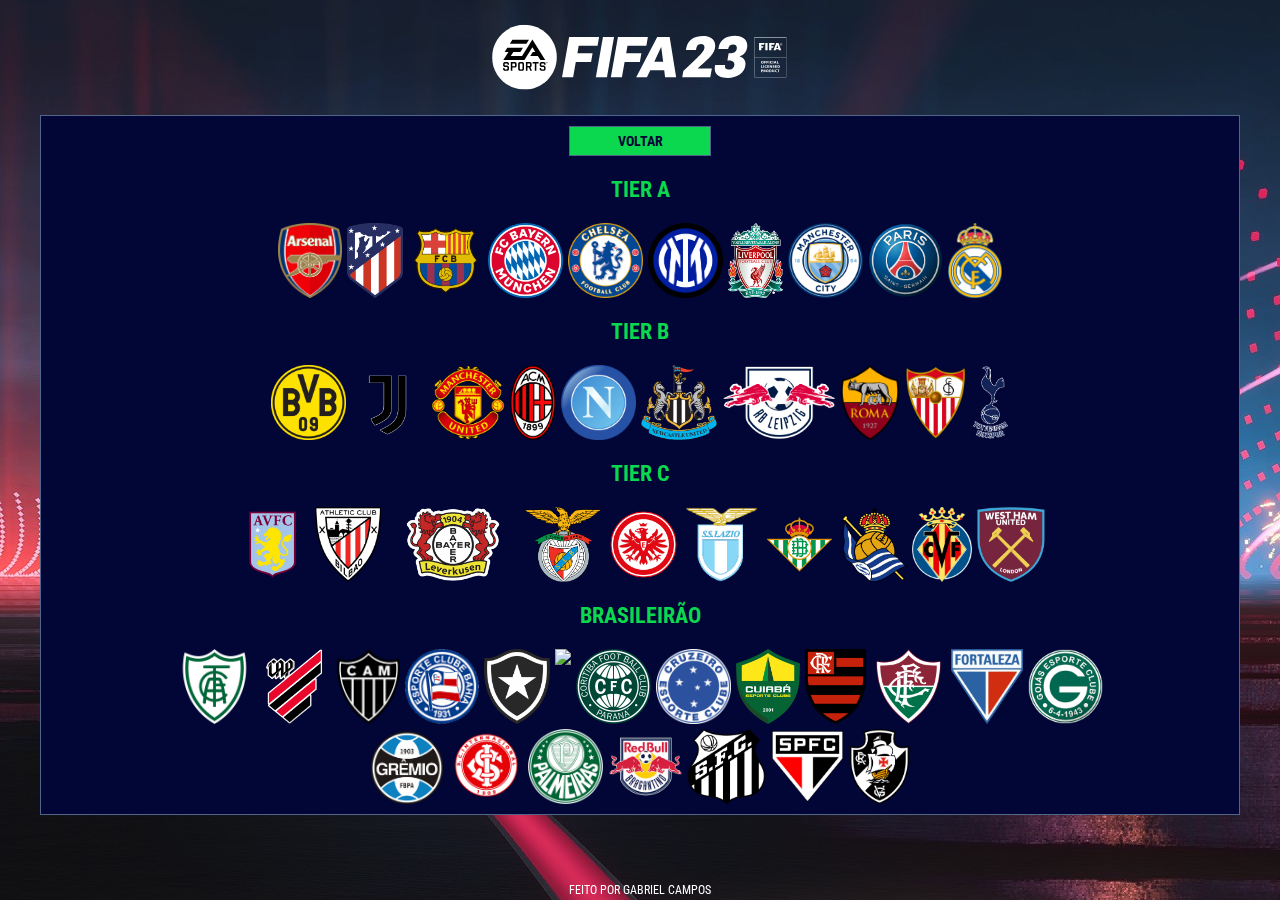
==== instrucoes.html @ b7f9b6a3 "first commit" ====
<!DOCTYPE html>
<html lang="pt-BR">
  
  <head>
    <meta charset="UTF-8" />
    <meta http-equiv="X-UA-Compatible" content="IE=edge" />
    <meta name="viewport" content="width=device-width, initial-scale=1.0" />
    <title>Sorteador FIFA 2023</title>
    <link rel="stylesheet" href="./css/style.css" />
    <link href="https://fonts.googleapis.com/css2?family=Roboto+Condensed:ital,wght@0,300;1,300;1,400&family=Roboto:wght@400;700&display=swap" rel="stylesheet">
  </head>

  <body>
    <header>
      <svg width="300" height="75" viewBox="0 0 142 33" fill="none" xmlns="http://www.w3.org/2000/svg">
        <g clip-path="url(#clip0_457_54223)">
        <path d="M128.416 11.8704H129.19L129.462 11.1168H128.416V10.4227H129.717L129.989 9.6691H127.349V13.1137H128.416V11.8704Z" fill="white"/>
        <path d="M131.388 9.6691H130.317V13.1137H131.388V9.6691Z" fill="white"/>
        <path d="M133.195 11.8704H133.965L134.237 11.1168H133.195V10.4227H134.492L134.764 9.6691H132.124V13.1137H133.195V11.8704Z" fill="white"/>
        <path d="M135.266 13.1137L135.398 12.6539H136.61L136.75 13.1137H137.83L136.576 9.6691H135.466L134.211 13.1137H135.266ZM136.006 10.559L136.431 11.9939H135.581L136.006 10.559Z" fill="white"/>
        <path d="M137.456 10.5505C137.502 10.5973 137.557 10.6349 137.617 10.6612C137.682 10.6903 137.751 10.7049 137.822 10.7038C137.89 10.7045 137.959 10.69 138.021 10.6612C138.143 10.6076 138.24 10.5104 138.294 10.3887C138.323 10.3261 138.337 10.2576 138.336 10.1886C138.337 10.1181 138.323 10.0483 138.294 9.98419C138.267 9.92372 138.23 9.86881 138.183 9.82239C138.137 9.77468 138.082 9.73698 138.021 9.71168C137.958 9.68365 137.889 9.66918 137.819 9.66918C137.75 9.66918 137.681 9.68365 137.617 9.71168C137.496 9.76529 137.399 9.8625 137.345 9.98419C137.316 10.0483 137.302 10.1181 137.303 10.1886C137.302 10.2576 137.316 10.3261 137.345 10.3887C137.371 10.4497 137.408 10.5048 137.456 10.5505V10.5505ZM137.456 10.0225C137.475 9.9721 137.504 9.92586 137.541 9.88626C137.577 9.85079 137.618 9.82195 137.664 9.8011C137.713 9.78026 137.765 9.77009 137.817 9.77129C137.868 9.77044 137.919 9.7806 137.966 9.8011C138.013 9.82087 138.054 9.84984 138.089 9.88626C138.126 9.92586 138.155 9.9721 138.174 10.0225C138.214 10.1296 138.214 10.2475 138.174 10.3546C138.155 10.4039 138.126 10.4488 138.089 10.4866C138.056 10.5244 138.013 10.5536 137.966 10.5718C137.919 10.5936 137.869 10.6052 137.817 10.6058C137.764 10.6057 137.712 10.5941 137.664 10.5718C137.618 10.5524 137.576 10.5234 137.541 10.4866C137.504 10.4488 137.475 10.4039 137.456 10.3546C137.416 10.2475 137.416 10.1296 137.456 10.0225V10.0225Z" fill="white"/>
        <path d="M137.728 10.2269H137.796L137.949 10.4781H138.06L137.902 10.2226C137.943 10.2202 137.983 10.2037 138.013 10.1758C138.028 10.1621 138.04 10.145 138.048 10.1257C138.055 10.1064 138.058 10.0856 138.055 10.0651C138.058 10.0402 138.054 10.0152 138.044 9.99222C138.034 9.96922 138.019 9.94892 138 9.93308C137.952 9.90279 137.895 9.88794 137.839 9.8905H137.622V10.4781H137.728V10.2269ZM137.728 9.97566H137.868H137.907L137.936 10.0012C137.939 10.0153 137.939 10.0297 137.936 10.0438C137.939 10.0593 137.939 10.0751 137.936 10.0906L137.911 10.1162H137.873H137.728V9.97566Z" fill="white"/>
        <path d="M128.484 19.2153C128.537 19.2693 128.601 19.3114 128.671 19.3388C128.755 19.3675 128.842 19.3819 128.931 19.3814C129.019 19.3815 129.106 19.3671 129.19 19.3388C129.26 19.3104 129.323 19.2684 129.377 19.2153C129.429 19.1592 129.468 19.0923 129.492 19.0195C129.518 18.9354 129.531 18.8478 129.53 18.7597C129.531 18.6717 129.519 18.5839 129.492 18.5C129.469 18.4272 129.43 18.3605 129.378 18.3052C129.326 18.2498 129.261 18.2072 129.19 18.1807C129.106 18.1524 129.019 18.138 128.931 18.1381C128.842 18.1376 128.755 18.152 128.671 18.1807C128.6 18.207 128.536 18.2493 128.484 18.3041C128.432 18.3603 128.393 18.4271 128.369 18.5C128.343 18.5839 128.33 18.6717 128.331 18.7597C128.33 18.8478 128.343 18.9354 128.369 19.0195C128.393 19.0923 128.432 19.1592 128.484 19.2153V19.2153ZM128.675 18.615C128.683 18.5712 128.699 18.5293 128.722 18.4915C128.744 18.4571 128.773 18.428 128.807 18.4063C128.845 18.3869 128.888 18.3767 128.931 18.3767C128.973 18.3767 129.016 18.3869 129.054 18.4063C129.088 18.428 129.117 18.4571 129.139 18.4915C129.162 18.5293 129.178 18.5712 129.186 18.615C129.19 18.6631 129.19 18.7116 129.186 18.7597C129.19 18.8079 129.19 18.8563 129.186 18.9045C129.177 18.948 129.161 18.9898 129.139 19.028C129.117 19.0624 129.088 19.0915 129.054 19.1131C129.016 19.1326 128.973 19.1427 128.931 19.1427C128.888 19.1427 128.845 19.1326 128.807 19.1131C128.773 19.0915 128.744 19.0624 128.722 19.028C128.7 18.9898 128.684 18.948 128.675 18.9045C128.669 18.8565 128.669 18.8078 128.675 18.7597C128.669 18.7117 128.669 18.663 128.675 18.615V18.615Z" fill="white"/>
        <path d="M130.104 18.8747H130.567V18.649H130.104V18.3893H130.589V18.1594H129.785V19.3601H130.104V18.8747Z" fill="white"/>
        <path d="M131.146 18.8747H131.609V18.649H131.146V18.3893H131.626V18.1594H130.827V19.3601H131.146V18.8747Z" fill="white"/>
        <path d="M132.209 18.1594H131.89V19.3601H132.209V18.1594Z" fill="white"/>
        <path d="M132.715 19.2409C132.78 19.2915 132.855 19.3277 132.936 19.3473C133.015 19.3691 133.096 19.3805 133.178 19.3814C133.246 19.3888 133.314 19.3888 133.382 19.3814L133.531 19.3473V19.1004C133.484 19.1177 133.436 19.1319 133.386 19.143C133.336 19.1492 133.284 19.1492 133.233 19.143C133.178 19.1438 133.124 19.1352 133.072 19.1174C133.024 19.1023 132.98 19.076 132.944 19.0408C132.908 19.0082 132.88 18.9673 132.863 18.9215C132.841 18.8722 132.829 18.8184 132.829 18.764C132.83 18.7115 132.84 18.6595 132.859 18.6107C132.875 18.5645 132.902 18.5223 132.936 18.4872C132.967 18.451 133.006 18.4231 133.051 18.4063C133.099 18.3855 133.151 18.3753 133.204 18.3765C133.257 18.37 133.312 18.37 133.365 18.3765C133.419 18.3905 133.471 18.412 133.518 18.4404L133.544 18.1807C133.487 18.1625 133.428 18.1482 133.369 18.1381C133.309 18.1315 133.247 18.1315 133.187 18.1381C133.095 18.1374 133.003 18.1503 132.915 18.1764C132.835 18.2005 132.761 18.2411 132.698 18.2956C132.633 18.3474 132.584 18.4149 132.553 18.4915C132.517 18.5778 132.5 18.6706 132.502 18.764C132.499 18.8643 132.521 18.9638 132.566 19.0535C132.601 19.1265 132.651 19.1906 132.715 19.2409V19.2409Z" fill="white"/>
        <path d="M134.101 18.1594H133.782V19.3601H134.101V18.1594Z" fill="white"/>
        <path d="M134.743 19.1046H135.194L135.283 19.3601H135.632L135.173 18.1594H134.781L134.326 19.3601H134.65L134.743 19.1046ZM134.973 18.4063L135.113 18.8747H134.815L134.973 18.4063Z" fill="white"/>
        <path d="M136.657 19.1217H136.163V18.1594H135.844V19.3601H136.657V19.1217Z" fill="white"/>
        <path d="M129.143 21.1569H128.65V20.1946H128.331V21.3954H129.143V21.1569Z" fill="white"/>
        <path d="M129.704 20.1946H129.385V21.3954H129.704V20.1946Z" fill="white"/>
        <path d="M130.181 20.3309C130.116 20.3827 130.067 20.4501 130.036 20.5268C130 20.6131 129.983 20.7059 129.985 20.7993C129.983 20.899 130.003 20.998 130.044 21.0888C130.084 21.1622 130.139 21.2261 130.206 21.2762C130.273 21.3267 130.35 21.363 130.431 21.3826C130.513 21.4127 130.599 21.4313 130.686 21.438C130.754 21.4433 130.823 21.4433 130.891 21.438L131.039 21.4039V21.1527C130.993 21.1727 130.944 21.1884 130.895 21.1995C130.843 21.206 130.79 21.206 130.738 21.1995C130.683 21.1997 130.628 21.1911 130.576 21.174C130.53 21.1577 130.488 21.1316 130.453 21.0973C130.415 21.065 130.386 21.0241 130.368 20.9781C130.348 20.9278 130.338 20.8744 130.338 20.8206C130.337 20.7683 130.346 20.7164 130.363 20.6673C130.383 20.6226 130.409 20.5811 130.44 20.5438C130.473 20.5083 130.514 20.4807 130.559 20.4629C130.607 20.442 130.659 20.4319 130.712 20.4331C130.766 20.4266 130.82 20.4266 130.874 20.4331C130.927 20.447 130.979 20.4685 131.027 20.497L131.052 20.2372C130.995 20.2195 130.937 20.2053 130.878 20.1946C130.817 20.1881 130.756 20.1881 130.695 20.1946C130.603 20.1939 130.511 20.2068 130.423 20.233C130.336 20.2472 130.253 20.2807 130.181 20.3309V20.3309Z" fill="white"/>
        <path d="M131.571 20.8972H132.064V20.6715H131.571V20.4203H132.094V20.1946H131.252V21.3954H132.115V21.1697H131.571V20.8972Z" fill="white"/>
        <path d="M132.681 20.5736H132.685L133.106 21.3954H133.501V20.1946H133.208L133.212 21.0079L132.804 20.1946H132.4V21.3954H132.693L132.681 20.5736Z" fill="white"/>
        <path d="M133.927 20.8205C133.968 20.8483 134.014 20.8684 134.063 20.8802L134.199 20.927C134.235 20.9375 134.269 20.9533 134.301 20.9738C134.315 20.9839 134.326 20.9974 134.333 21.013C134.341 21.0287 134.344 21.046 134.343 21.0632C134.35 21.0811 134.35 21.1008 134.343 21.1186C134.333 21.1355 134.319 21.1489 134.301 21.1569H134.237H134.165C134.104 21.1639 134.043 21.1639 133.982 21.1569C133.93 21.143 133.88 21.123 133.833 21.0973L133.807 21.3656C133.866 21.3837 133.925 21.3965 133.986 21.4039H134.165C134.23 21.4031 134.296 21.396 134.36 21.3826C134.419 21.3745 134.476 21.3542 134.526 21.323C134.576 21.293 134.617 21.2504 134.645 21.1995C134.678 21.141 134.694 21.0748 134.692 21.0079C134.696 20.9467 134.681 20.8859 134.649 20.8333C134.622 20.7921 134.585 20.7572 134.543 20.7311C134.501 20.7031 134.455 20.6815 134.407 20.6673L134.271 20.6289C134.234 20.6189 134.198 20.6046 134.165 20.5864C134.152 20.5781 134.142 20.5667 134.135 20.5532C134.128 20.5397 134.125 20.5247 134.126 20.5097C134.125 20.4988 134.126 20.4877 134.13 20.4773C134.133 20.4669 134.14 20.4576 134.148 20.4501C134.163 20.434 134.182 20.4223 134.203 20.416C134.225 20.4116 134.248 20.4116 134.271 20.416H134.339C134.384 20.4117 134.43 20.4117 134.475 20.416C134.521 20.4237 134.565 20.4381 134.607 20.4586V20.2117C134.561 20.1963 134.514 20.185 134.467 20.1776C134.411 20.1731 134.356 20.1731 134.301 20.1776C134.24 20.1734 134.179 20.1734 134.118 20.1776C134.059 20.1897 134.002 20.2097 133.948 20.2372C133.898 20.2649 133.856 20.3043 133.824 20.3522C133.792 20.4061 133.776 20.4681 133.778 20.531C133.774 20.5922 133.789 20.6531 133.82 20.7056C133.846 20.7515 133.883 20.7908 133.927 20.8205V20.8205Z" fill="white"/>
        <path d="M135.785 20.4203V20.1946H134.939V21.3954H135.802V21.1697H135.258V20.8972H135.755V20.6715H135.258V20.4203H135.785Z" fill="white"/>
        <path d="M136.083 20.1946V21.3954H136.508C136.602 21.3956 136.697 21.3841 136.788 21.3613C136.87 21.3431 136.946 21.3083 137.014 21.2591C137.079 21.2108 137.13 21.1462 137.163 21.0718C137.199 20.9827 137.216 20.887 137.214 20.7907C137.217 20.6917 137.199 20.5932 137.163 20.5012C137.13 20.4291 137.081 20.3662 137.018 20.3181C136.951 20.2701 136.874 20.238 136.793 20.2244C136.699 20.2031 136.604 20.1931 136.508 20.1946H136.083ZM136.801 20.5225C136.865 20.599 136.9 20.6954 136.9 20.795C136.9 20.8946 136.865 20.991 136.801 21.0675C136.724 21.1321 136.625 21.1642 136.525 21.1569H136.401V20.4331H136.525C136.625 20.4263 136.724 20.4583 136.801 20.5225Z" fill="white"/>
        <path d="M128.65 23.0091H128.773C128.898 23.0171 129.021 22.9809 129.122 22.9069C129.164 22.8735 129.197 22.8306 129.219 22.7817C129.241 22.7329 129.252 22.6795 129.249 22.6259C129.254 22.5692 129.244 22.5123 129.221 22.4603C129.198 22.4083 129.162 22.3628 129.118 22.3279C128.99 22.2502 128.841 22.2159 128.692 22.2299H128.314V23.4307H128.633L128.65 23.0091ZM128.65 22.4556H128.731H128.807C128.83 22.4589 128.852 22.4676 128.871 22.4811C128.89 22.494 128.904 22.5116 128.913 22.5322C128.918 22.5576 128.918 22.5836 128.913 22.6089C128.919 22.6356 128.919 22.6631 128.913 22.6898C128.904 22.7104 128.89 22.7281 128.871 22.7409C128.852 22.7544 128.83 22.7632 128.807 22.7664H128.731H128.65V22.4556Z" fill="white"/>
        <path d="M130.329 23.0049C130.323 22.9781 130.313 22.9524 130.3 22.9282C130.29 22.9078 130.277 22.8891 130.261 22.8729C130.243 22.8566 130.221 22.8449 130.198 22.8388C130.267 22.828 130.329 22.7915 130.372 22.7366C130.411 22.6774 130.43 22.6074 130.427 22.5365C130.429 22.4907 130.419 22.4452 130.398 22.4045C130.379 22.3656 130.351 22.3319 130.317 22.3066C130.278 22.2831 130.237 22.2645 130.193 22.2512C130.142 22.2466 130.091 22.2466 130.04 22.2512H129.471V23.4519H129.794V22.9538H129.858C129.883 22.9489 129.909 22.9489 129.934 22.9538C129.957 22.9624 129.978 22.9771 129.994 22.9963C130.011 23.0197 130.026 23.0455 130.036 23.073C130.054 23.1145 130.07 23.1572 130.083 23.2007L130.151 23.4179H130.487L130.368 23.09C130.355 23.0645 130.342 23.0347 130.329 23.0049ZM130.087 22.6685C130.072 22.6863 130.053 22.7007 130.032 22.7111H129.955H129.794V22.4386H129.875H129.964C129.988 22.4337 130.012 22.4337 130.036 22.4386C130.058 22.4475 130.077 22.4622 130.091 22.4811C130.098 22.5019 130.098 22.5243 130.091 22.545C130.101 22.5644 130.105 22.5858 130.105 22.6073C130.104 22.6288 130.098 22.6498 130.087 22.6685V22.6685Z" fill="white"/>
        <path d="M131.716 22.3747C131.662 22.3216 131.598 22.2797 131.529 22.2512C131.445 22.2229 131.357 22.2086 131.269 22.2086C131.181 22.2078 131.093 22.2222 131.01 22.2512C130.938 22.2785 130.873 22.3206 130.818 22.3747C130.768 22.432 130.729 22.4985 130.704 22.5706C130.677 22.6545 130.664 22.7422 130.665 22.8303C130.664 22.917 130.677 23.0032 130.704 23.0858C130.729 23.158 130.768 23.2246 130.818 23.2816C130.872 23.3383 130.937 23.3821 131.01 23.4094C131.177 23.4661 131.357 23.4661 131.524 23.4094C131.597 23.3821 131.662 23.3383 131.716 23.2816C131.769 23.2268 131.809 23.1595 131.83 23.0858C131.857 23.0032 131.87 22.917 131.869 22.8303C131.87 22.7422 131.857 22.6545 131.83 22.5706C131.807 22.4977 131.768 22.4309 131.716 22.3747V22.3747ZM131.537 22.9751C131.527 23.0188 131.51 23.0606 131.486 23.0985C131.467 23.1324 131.439 23.1604 131.405 23.1794C131.368 23.202 131.325 23.2138 131.282 23.2135C131.24 23.2131 131.2 23.2024 131.163 23.1823C131.127 23.1623 131.096 23.1335 131.074 23.0985C131.051 23.0603 131.035 23.0186 131.027 22.9751C131.02 22.927 131.02 22.8783 131.027 22.8303C131.02 22.7808 131.02 22.7307 131.027 22.6813C131.035 22.6391 131.051 22.5987 131.074 22.562C131.095 22.5277 131.124 22.4986 131.159 22.4769C131.196 22.4551 131.239 22.4447 131.282 22.4471C131.325 22.4452 131.368 22.4555 131.405 22.4769C131.438 22.4987 131.466 22.5278 131.486 22.562C131.51 22.5985 131.527 22.6388 131.537 22.6813C131.541 22.7308 131.541 22.7807 131.537 22.8303C131.541 22.8784 131.541 22.9269 131.537 22.9751Z" fill="white"/>
        <path d="M133.08 22.3534C133.013 22.306 132.936 22.274 132.855 22.2597C132.762 22.2384 132.666 22.2284 132.57 22.2299H132.145V23.4307H132.57C132.665 23.4309 132.759 23.4194 132.851 23.3966C132.932 23.3784 133.009 23.3436 133.076 23.2944C133.14 23.2449 133.191 23.1806 133.225 23.1071C133.261 23.018 133.279 22.9223 133.276 22.826C133.279 22.727 133.262 22.6285 133.225 22.5365C133.193 22.4644 133.143 22.4015 133.08 22.3534ZM132.851 23.1028C132.773 23.167 132.675 23.199 132.574 23.1922H132.451V22.4684H132.574C132.674 22.4624 132.773 22.4943 132.851 22.5578C132.885 22.594 132.911 22.6369 132.928 22.6838C132.945 22.7307 132.952 22.7806 132.949 22.8303C132.952 22.88 132.944 22.9298 132.928 22.9766C132.911 23.0235 132.885 23.0664 132.851 23.1028V23.1028Z" fill="white"/>
        <path d="M133.663 23.337C133.711 23.3773 133.768 23.4064 133.829 23.4221C133.899 23.4414 133.972 23.4514 134.046 23.4519C134.117 23.451 134.189 23.441 134.258 23.4221C134.319 23.4064 134.376 23.3773 134.424 23.337C134.47 23.2956 134.506 23.2448 134.53 23.188C134.557 23.1203 134.57 23.0479 134.569 22.9751V22.2299H134.25V22.9197C134.252 22.958 134.252 22.9964 134.25 23.0347C134.243 23.0673 134.231 23.0989 134.216 23.1283C134.203 23.154 134.182 23.1749 134.156 23.188C134.125 23.2053 134.09 23.2141 134.054 23.2135C134.018 23.2152 133.983 23.2063 133.952 23.188C133.926 23.174 133.904 23.1534 133.888 23.1283C133.874 23.0981 133.863 23.0668 133.854 23.0347C133.852 22.9964 133.852 22.958 133.854 22.9197V22.2299H133.535V22.9751C133.534 23.0479 133.547 23.1203 133.574 23.188C133.593 23.2432 133.623 23.294 133.663 23.337V23.337Z" fill="white"/>
        <path d="M135.721 23.1965C135.669 23.2028 135.616 23.2028 135.564 23.1965C135.509 23.1974 135.454 23.1887 135.402 23.1709C135.354 23.1558 135.31 23.1295 135.275 23.0943C135.24 23.0606 135.212 23.02 135.194 22.9751C135.172 22.9254 135.162 22.8716 135.164 22.8175C135.163 22.7653 135.172 22.7133 135.189 22.6642C135.205 22.6175 135.231 22.5751 135.266 22.5408C135.298 22.5044 135.339 22.4767 135.385 22.4599C135.433 22.4382 135.486 22.428 135.538 22.4301C135.591 22.4306 135.644 22.4377 135.695 22.4513C135.749 22.4653 135.801 22.4868 135.849 22.5152L135.874 22.2555L135.7 22.2086C135.64 22.2045 135.581 22.2045 135.521 22.2086C135.428 22.2079 135.335 22.2208 135.245 22.247C135.166 22.2729 135.092 22.3133 135.028 22.3662C134.965 22.4192 134.915 22.4863 134.883 22.562C134.848 22.6484 134.83 22.7412 134.832 22.8346C134.829 22.9349 134.851 23.0344 134.896 23.1241C134.936 23.1975 134.991 23.2614 135.058 23.3114C135.123 23.362 135.198 23.3983 135.279 23.4179C135.358 23.4396 135.439 23.4511 135.521 23.4519C135.589 23.4573 135.657 23.4573 135.725 23.4519L135.878 23.4179V23.1667L135.721 23.1965Z" fill="white"/>
        <path d="M136.019 22.4684H136.316V23.4306H136.635V22.4684H136.928V22.2299H136.019V22.4684Z" fill="white"/>
        <path d="M125.159 6.8163V25.8406H140.356V6.8163H125.159ZM140.168 25.6959H125.286V16.4094H140.168V25.6959ZM140.168 16.2689H125.286V6.98235H140.168V16.2689Z" fill="white"/>
        <path d="M16.3073 31.6569C24.7612 31.6569 31.6145 24.7941 31.6145 16.3285C31.6145 7.86279 24.7612 1 16.3073 1C7.8533 1 1 7.86279 1 16.3285C1 24.7941 7.8533 31.6569 16.3073 31.6569Z" fill="white"/>
        <path d="M26.3761 18.7981H26.763V18.8832H26.6099V19.2153H26.5121V18.8832H26.3591L26.3761 18.7981ZM8.11791 20.3352H7.23349C7.03789 20.3352 6.9401 20.2287 6.9401 20.0116V19.6624C6.93557 19.5729 6.96436 19.4849 7.02089 19.4154C7.04618 19.3836 7.0786 19.3581 7.11553 19.3411C7.15246 19.3241 7.19287 19.316 7.23349 19.3175H7.92657C8.00031 19.3136 8.07309 19.3357 8.13217 19.3801C8.19125 19.4245 8.23286 19.4882 8.24972 19.5602L8.34752 19.8966H8.98107V19.5219C8.98464 19.4071 8.96416 19.2929 8.92095 19.1866C8.87774 19.0802 8.81276 18.9842 8.7302 18.9045C8.64938 18.8253 8.5536 18.7631 8.44846 18.7214C8.34333 18.6797 8.23095 18.6595 8.11791 18.6618H7.09317C6.97709 18.6594 6.86174 18.6808 6.75425 18.7248C6.64675 18.7687 6.54937 18.8342 6.46812 18.9173C6.38623 18.9976 6.32141 19.0938 6.27757 19.1999C6.23373 19.306 6.21177 19.4199 6.213 19.5347V20.1308C6.20884 20.2476 6.22876 20.3641 6.27152 20.4729C6.31428 20.5818 6.37896 20.6806 6.46154 20.7633C6.54412 20.846 6.64281 20.9107 6.75148 20.9536C6.86015 20.9964 6.97647 21.0163 7.09317 21.0122H7.97334C8.16893 21.0122 8.26673 21.1271 8.26673 21.3485V21.7999C8.27028 21.8872 8.2432 21.9731 8.19019 22.0426C8.16424 22.0748 8.13109 22.1004 8.09342 22.1174C8.05575 22.1344 8.01462 22.1423 7.97334 22.1405H7.27176C7.19755 22.1475 7.12335 22.1271 7.06308 22.0832C7.0028 22.0393 6.96059 21.9749 6.94435 21.9021L6.85081 21.5231H6.213V21.9489C6.21008 22.0638 6.23042 22.1782 6.27281 22.285C6.31519 22.3918 6.37874 22.489 6.45962 22.5706C6.54109 22.6516 6.6381 22.7152 6.74479 22.7576C6.85148 22.8001 6.96565 22.8204 7.08042 22.8175H8.11791C8.23358 22.8188 8.3483 22.7964 8.45505 22.7517C8.56179 22.7071 8.65831 22.6411 8.7387 22.5578C8.82035 22.4766 8.88468 22.3796 8.92781 22.2727C8.97093 22.1659 8.99194 22.0514 8.98957 21.9361V21.2165C8.98848 20.9846 8.89656 20.7623 8.73357 20.5975C8.57058 20.4327 8.34952 20.3385 8.11791 20.3352V20.3352ZM12.3444 18.9173C12.4258 18.9971 12.4903 19.0926 12.5341 19.1979C12.578 19.3032 12.6002 19.4163 12.5995 19.5304V20.382C12.6014 20.4975 12.5797 20.6122 12.5358 20.7191C12.4919 20.826 12.4268 20.9228 12.3444 21.0036C12.2616 21.0858 12.1634 21.1507 12.0554 21.1946C11.9473 21.2385 11.8317 21.2604 11.7151 21.2591H10.5756V22.8005H9.84848V18.6618H11.7151C11.8317 18.6605 11.9473 18.6825 12.0554 18.7263C12.1634 18.7702 12.2616 18.8351 12.3444 18.9173V18.9173ZM11.8682 19.6667C11.8709 19.578 11.8406 19.4915 11.7831 19.424C11.7581 19.3932 11.7262 19.3687 11.69 19.3525C11.6539 19.3362 11.6144 19.3286 11.5748 19.3303H10.5756V20.6077H11.5748C11.6144 20.6093 11.6539 20.6017 11.69 20.5855C11.7262 20.5692 11.7581 20.5447 11.7831 20.514C11.8405 20.4447 11.8707 20.357 11.8682 20.267V19.6667ZM19.1434 21.0888L19.8662 22.792H19.0924L18.4333 21.1782H17.7232V22.8005H16.9919V18.6618H18.8202C18.9356 18.66 19.0501 18.6817 19.1569 18.7256C19.2636 18.7695 19.3603 18.8347 19.441 18.9173C19.5247 18.9961 19.5916 19.091 19.6376 19.1964C19.6837 19.3018 19.7079 19.4154 19.7089 19.5304V20.2543C19.7105 20.4361 19.6571 20.6142 19.5558 20.7652C19.4502 20.9085 19.3076 21.0203 19.1434 21.0888V21.0888ZM18.9648 19.6667C18.9703 19.5791 18.943 19.4925 18.8883 19.424C18.8632 19.3932 18.8313 19.3687 18.7951 19.3525C18.759 19.3362 18.7195 19.3286 18.6799 19.3303H17.7232V20.514H18.6799C18.7194 20.5147 18.7585 20.5067 18.7946 20.4905C18.8306 20.4743 18.8626 20.4503 18.8883 20.4203C18.943 20.3517 18.9703 20.2652 18.9648 20.1776V19.6667ZM20.1596 19.3303H21.2099V22.8005H21.9455V19.3303H23.0042V18.6618H20.1596V19.3303ZM25.4364 20.3352H24.5562C24.3606 20.3352 24.2628 20.2287 24.2628 20.0116V19.6624C24.2583 19.5729 24.2871 19.4849 24.3436 19.4154C24.3693 19.3841 24.4018 19.359 24.4387 19.342C24.4755 19.325 24.5157 19.3167 24.5562 19.3175H25.2365C25.3105 19.3127 25.3837 19.3345 25.4429 19.379C25.5022 19.4235 25.5436 19.4878 25.5597 19.5602L25.6575 19.8966H26.291V19.5219C26.2928 19.4074 26.2715 19.2937 26.2284 19.1876C26.1853 19.0815 26.1213 18.9852 26.0402 18.9045C25.9588 18.8248 25.8624 18.7622 25.7565 18.7206C25.6506 18.6789 25.5374 18.6589 25.4236 18.6618H24.4031C24.1734 18.6651 23.954 18.7583 23.792 18.9214C23.6299 19.0845 23.5379 19.3046 23.5357 19.5347V20.1308C23.5339 20.2473 23.5559 20.363 23.6006 20.4707C23.6452 20.5783 23.7114 20.6757 23.7951 20.7567C23.8759 20.8392 23.9725 20.9044 24.0793 20.9484C24.186 20.9923 24.3005 21.014 24.4159 21.0122H25.2961C25.4959 21.0122 25.5895 21.1271 25.5895 21.3485V21.7999C25.593 21.8872 25.5659 21.9731 25.5129 22.0426C25.487 22.0748 25.4538 22.1004 25.4161 22.1174C25.3785 22.1344 25.3373 22.1423 25.2961 22.1405H24.5945C24.5203 22.1475 24.4461 22.1271 24.3858 22.0832C24.3255 22.0393 24.2833 21.9749 24.2671 21.9021L24.1735 21.5231H23.5357V21.9489C23.5334 22.0641 23.5544 22.1786 23.5975 22.2855C23.6406 22.3924 23.7049 22.4893 23.7866 22.5706C23.9488 22.7227 24.164 22.8052 24.3861 22.8005H25.4194C25.5358 22.8023 25.6513 22.7802 25.7588 22.7356C25.8663 22.6909 25.9635 22.6246 26.0444 22.5408C26.1268 22.4599 26.192 22.3631 26.2358 22.2562C26.2797 22.1493 26.3014 22.0346 26.2995 21.9191V21.2165C26.2941 20.9845 26.1997 20.7634 26.0358 20.5993C25.8719 20.4352 25.6511 20.3406 25.4194 20.3352H25.4364ZM27.2392 18.7981L27.0819 19.0365L26.9373 18.7981H26.8736V19.1983H26.9373V18.9513C26.9373 18.9513 26.9373 18.9215 26.9373 18.9045C26.9373 18.8875 26.9373 18.9343 26.9629 18.9471L27.0947 19.1472L27.2222 18.9513C27.2222 18.9513 27.2222 18.9215 27.2222 18.9045V19.1983H27.2945V18.7981H27.2392ZM15.8438 18.913C15.9265 18.993 15.9921 19.089 16.0367 19.1951C16.0813 19.3012 16.1039 19.4153 16.1032 19.5304V21.9106C16.1038 22.0272 16.0813 22.1429 16.0371 22.2508C15.9929 22.3588 15.9278 22.4569 15.8457 22.5396C15.7635 22.6223 15.6658 22.6879 15.5582 22.7327C15.4506 22.7774 15.3353 22.8005 15.2188 22.8005H14.2323C14.1159 22.8023 14.0004 22.7802 13.8929 22.7356C13.7854 22.6909 13.6881 22.6246 13.6073 22.5408C13.5199 22.4608 13.4503 22.3634 13.4027 22.2549C13.3551 22.1464 13.3306 22.0291 13.3309 21.9106V19.5304C13.3386 19.3011 13.4353 19.0839 13.6005 18.9249C13.7656 18.7659 13.9862 18.6776 14.2153 18.6788H15.2018C15.3191 18.6713 15.4368 18.6882 15.5473 18.7285C15.6578 18.7688 15.7588 18.8316 15.8438 18.913V18.913ZM15.3719 19.6667C15.3763 19.5777 15.3457 19.4906 15.2868 19.424C15.2617 19.3932 15.2299 19.3687 15.1937 19.3525C15.1575 19.3362 15.1181 19.3286 15.0785 19.3303H14.3769C14.336 19.3286 14.2953 19.3361 14.2578 19.3523C14.2202 19.3686 14.1868 19.393 14.16 19.424C14.107 19.4934 14.0799 19.5793 14.0835 19.6667V21.7956C14.0806 21.8816 14.1076 21.9659 14.16 22.0341C14.1858 22.0668 14.2188 22.0931 14.2564 22.1108C14.294 22.1285 14.3353 22.1372 14.3769 22.1363H15.0785C15.1188 22.1373 15.1589 22.1285 15.1951 22.1107C15.2314 22.0929 15.2629 22.0666 15.2868 22.0341C15.3451 21.9687 15.3756 21.8832 15.3719 21.7956V19.6667ZM18.4546 8.09367H10.5883L9.38501 10.0097H17.247L18.4546 8.09367ZM21.431 13.8376H20.2574L19.0456 15.7579H22.6471L23.8546 17.674H26.1507L20.0661 8.02555L15.172 15.7622H9.82297L11.0518 13.8418H14.3726L15.5845 11.9258H8.17318L6.95285 13.8418H8.7302L6.30655 17.674H16.3073L20.0661 11.6448L21.431 13.8376Z" fill="black"/>
        <path d="M37.4526 6.80778H51.6288L50.9102 10.972H41.981L41.3687 14.4678H48.5631L47.8445 18.6277H40.6161L39.3405 25.8321H34.0935L37.4526 6.80778Z" fill="white"/>
        <path d="M53.4657 6.80779H58.7169L55.3578 25.8321H50.1066L53.4657 6.80779Z" fill="white"/>
        <path d="M60.5538 6.80779H74.73L74.0114 10.972H65.0822L64.4699 14.4678H71.6643L70.9457 18.6277H63.7173L62.4417 25.8321H57.1947L60.5538 6.80779Z" fill="white"/>
        <path d="M79.1522 6.78224H85.0413L88.107 25.8321H82.8812L82.456 22.4982H75.8739L74.2752 25.8321H69.211L79.1522 6.78224ZM81.95 18.5213L81.0699 11.6661H80.9636L77.7661 18.5213H81.95Z" fill="white"/>
        <path d="M91.5042 22.9155L97.8822 16.8352C99.2854 15.4811 101.526 13.4288 101.526 11.6448C101.526 10.6442 100.774 10.1588 99.8551 10.1588C98.1543 10.1588 97.7291 11.5937 97.5335 12.9434H92.7458C92.7713 12.8625 92.9073 11.9684 92.9329 11.8875C93.66 7.99574 96.9808 6.29684 100.812 6.29684C103.835 6.29684 106.616 7.51034 106.616 10.9167C106.616 14.6977 102.755 17.6186 100.191 19.9136L98.3712 21.5359L98.3457 21.6721H105.009L104.281 25.8321H90.9897L91.5042 22.9155Z" fill="white"/>
        <path d="M106.374 21.8084C106.376 21.2075 106.447 20.6089 106.586 20.0243H111.336C111.286 20.2919 111.25 20.562 111.229 20.8333C111.229 21.9404 112.445 22.2129 113.334 22.2129C113.651 22.2046 113.963 22.1339 114.252 22.0049C114.541 21.8759 114.802 21.691 115.02 21.4609C115.238 21.2307 115.409 20.9598 115.522 20.6637C115.636 20.3675 115.69 20.0519 115.681 19.7348C115.681 18.4574 114.406 17.9252 113.279 17.9252H112.365L112.956 14.4933H114.036C115.464 14.5742 116.842 13.7609 116.842 11.9386C116.842 10.9124 116.166 10.3717 115.196 10.3717C113.657 10.3717 112.985 11.0487 112.739 12.4538H108.1L108.206 11.8321C108.852 8 112.229 6.23723 115.898 6.23723C118.73 6.23723 121.783 7.5146 121.783 10.8315C121.783 13.2074 120.541 15.2342 118.22 15.941L118.19 16.0773C118.985 16.2519 119.694 16.6978 120.197 17.3386C120.7 17.9795 120.964 18.7754 120.945 19.59C120.945 24.0779 116.196 26.2366 112.496 26.1557C109.609 26.1217 106.374 25.2701 106.374 21.8084Z" fill="white"/>
        </g>
        <defs>
        <clipPath id="clip0_457_54223">
        <rect width="139.334" height="30.6569" fill="black" transform="translate(1 1)"/>
        </clipPath>
        </defs>
        </svg>
    </header>

    <main class="instruction">
      <a class="inst-btn" href="index.html">Voltar</a>
      <p>TIER A</p>
      <div class="inst-info">
        <img class="inst-times-img" src="assets/clubes/arsenal.png">
        <img class="inst-times-img" src="assets/clubes/atletico.png">
        <img class="inst-times-img" src="assets/clubes/barcelona.png">
        <img class="inst-times-img" src="assets/clubes/bayer.png">
        <img class="inst-times-img" src="assets/clubes/chelsea.png">
        <img class="inst-times-img" src="assets/clubes/inter.png">
        <img class="inst-times-img" src="assets/clubes/liverpool.png">
        <img class="inst-times-img" src="assets/clubes/mancity.png">
        <img class="inst-times-img" src="assets/clubes/psg.png">
        <img class="inst-times-img" src="assets/clubes/realmadrid.png">
      </div>
      <p>TIER B</p>
      <div class="inst-info">
        <img class="inst-times-img" src="assets/clubes/borussia.png">
        <img class="inst-times-img" src="assets/clubes/juventus.png">
        <img class="inst-times-img" src="assets/clubes/manunited.png">
        <img class="inst-times-img" src="assets/clubes/milan.png">
        <img class="inst-times-img" src="assets/clubes/napoli.png">
        <img class="inst-times-img" src="assets/clubes/newcastle.png">
        <img class="inst-times-img" src="assets/clubes/rb.png">
        <img class="inst-times-img" src="assets/clubes/roma.png">
        <img class="inst-times-img" src="assets/clubes/sevilla.png">
        <img class="inst-times-img" src="assets/clubes/spurs.png">
      </div>
      <p>TIER C</p>
      <div class="inst-info">
        <img class="inst-times-img" src="assets/clubes/aston.png">
        <img class="inst-times-img" src="assets/clubes/bilbao.png">
        <img class="inst-times-img" src="assets/clubes/bayer04.png">
        <img class="inst-times-img" src="assets/clubes/benfica.png">
        <img class="inst-times-img" src="assets/clubes/frankfurt.png">
        <img class="inst-times-img" src="assets/clubes/lazio.png"">
        <img class="inst-times-img" src="assets/clubes/rbetis.png">
        <img class="inst-times-img" src="assets/clubes/rsociedad.png">
        <img class="inst-times-img" src="assets/clubes/villareal.png">
        <img class="inst-times-img" src="assets/clubes/westham.png">
      </div>
      <div>Brasileirão</div>
      <div class="inst-info">
        <img class="inst-times-img" src="assets/clubes/ammg.png">
        <img class="inst-times-img" src="assets/clubes/atleticopr.png">
        <img class="inst-times-img" src="assets/clubes/atleticomg.png">
        <img class="inst-times-img" src="assets/clubes/bahia.png">
        <img class="inst-times-img" src="assets/clubes/botafogo.png">
        <img class="inst-times-img" src="assets/clubes/Corinthians.png">
        <img class="inst-times-img" src="assets/clubes/coritiba.png">
        <img class="inst-times-img" src="assets/clubes/cruzeiro.png">
        <img class="inst-times-img" src="assets/clubes/cuiaba.png">
        <img class="inst-times-img" src="assets/clubes/flamengo.png">
        <img class="inst-times-img" src="assets/clubes/fluminense.png">
        <img class="inst-times-img" src="assets/clubes/fortaleza.png">
        <img class="inst-times-img" src="assets/clubes/goias.png">
        <img class="inst-times-img" src="assets/clubes/gremio.png">
        <img class="inst-times-img" src="assets/clubes/internacional.png">
        <img class="inst-times-img" src="assets/clubes/palmeiras.png">
        <img class="inst-times-img" src="assets/clubes/bragantino.png">
        <img class="inst-times-img" src="assets/clubes/santos.png">
        <img class="inst-times-img" src="assets/clubes/saopaulo.png">
        <img class="inst-times-img" src="assets/clubes/vasco.png">
      </div>
    </main>

  
    <footer>
    <a target="_blank" href="https://www.github.com/shummuy">Feito por Gabriel Campos</a>
    </footer>
    <script src="/js/script.js"></script>
  </body>
</html>
---- css/style.css ----
* {
  margin: 0;
  padding: 0;
  box-sizing: border-box;
  text-transform: uppercase;
}

:root {
  font-size: 62.5%;
  font-family: 'Roboto Condensed', sans-serif;
  --main-color: #020636;
  --second-color: #0cd84f;
  --border-color: #4f6589;
}

body {
  background-image: url("../assets/images/fifa.jpg");
  background-color: #0d0d0e;
  background-repeat: no-repeat;
  background-position: center;
  height: 100vh;
  overflow: hidden;
}

a {
  text-decoration: none;
  color: white;
}

header {
  display: flex;
  align-items: center;
  justify-content: center;
  padding: 2rem;
}

/* =========================== INSTRUÇÕES =========================== */

.inst-btn {
  display: grid;
  place-items: center;
  position: absolute;
  left: 50%;
  transform: translate(-50%, -50%);
  height: 30px;
  width: 142px;
  background-color: var(--main-color);
  border: 1px solid var(--border-color);
  color: var(--second-color);
  font-size: 14px;
}

.instruction .inst-btn {
  position: relative;
  left: 0%;
  transform: translate(0, 0);
  background-color: var(--second-color);
  color: var(--main-color);
}

.instr {
  display: grid;
  place-items: center;
}

.instruction {
  margin: 0 auto;
  background-color: var(--main-color);
  border: 1px solid var(--border-color);
  display: grid;
  place-items: center;
  color: var(--second-color);
  font-size: 22px;
  font-weight: bold;
  width: 1200px;
  height: 700px;
}

.inst-info {
  display: flex;
  flex-wrap: wrap;
  gap: 5px;
  padding: 0 100px;
  justify-content: center;
}

.inst-times-img {
  height: 75px;
}

/* ====================================== MENU ================================= */

.menu {
  position: absolute;
  left: 50%;
  transform: translate(-50%, -50%);
  display: flex;
  font-size: 0.5rem;
  justify-content: center;
  align-items: center;
  margin-top: 50px;
}

.button {
  display: flex;
  background-color: var(--main-color);
  border: 1px solid var(--border-color);
  font-weight: bold;
  color: var(--second-color);
  align-items: center;
  justify-content: center;
  font-size: 22px;
  height: 60px;
  width: 142px;
  font-style: italic;
}

.button:nth-child(-n+4) {
  margin-right: 10px;
}

/* ==================================== MAIN ===================================== */

.wrapper-hidden {
  display: none;
}

#main-wrapper {
  position: absolute;
  left: 50%;
  transform: translate(-50%);
  margin-top: 100px;
  display: flex;
  justify-content: center;
  flex-direction: row;
  color: var(--second-color);
  font-size: 18px;
  text-align: center;
  font-weight: bold;
}

.time-1-hidden, .time-2-hidden {
  visibility: hidden;
}

.time-1, .time-2 {
  display: flex;
  flex-direction: column;
  align-items: center;
  align-self: center;
}

.team-status {
  background-color: var(--main-color);
  width: 350px;
  display: flex;
  justify-content: center;
  align-items: center;
  flex-direction: column;
  padding-bottom: 40px;
  gap: 10px;
  border: 1px solid var(--border-color);
  margin-top: 10px;
  margin-bottom: 10px;
}

.bandeira {
  width: 40px;
  height: 30px;
  display: flex;
  justify-content: space-between;
}

#country1, #country2 {
  display: flex;
  justify-content: space-evenly;
  align-items: center;
  background-color: var(--main-color);
  width: 350px;
  height: 50px;
  border: 1px solid var(--border-color);
  font-size: 17px;
}

#name1, #name2 {
  font-size: 20px;
}

.star {
  display: flex;
  align-items: center;
  justify-content: center;
  height: 80px;
  max-width: 300px;
}

#ligue1, #ligue2 {
  background-color: var(--main-color);
  width: 350px;
  height: 150px;
  display: flex;
  flex-direction: column;
  justify-content: center;
  justify-content: space-evenly;
  align-items: center;
  border: 1px solid var(--border-color);
}

.ligue-logo {
  max-height: 80px;
  max-width: 320px;
}

.vs {
  width: 50px;
}

img {
  max-height: 150px;
  display: flex;
  justify-content: center;
}

/* ============================== FOOTER ============================= */

footer {
  font-size: 12px;
  position: fixed;
  left: 0;
  bottom: 0;
  width: 100%;
  height: 20px;
  display: flex;
  align-items: center;
  justify-content: center;
}

/* ======================= MEDIA QUERY ============================= */

@media (max-width: 800px) {

/* ==================================== INSTRUÇÕES ===================================== */

.instruction {
  top: 50%;
  padding: 20px;
  width: 350px;
  height: 600px;
}

.instruction img {
  height: 33px;
}

.inst-info {
  display: flex;
  flex-wrap: wrap;
  gap: 5px;
  padding: 0 0;
  justify-content: center;
}

/* ==================================== MAIN ===================================== */

 #country1, #country2, .time-1, .time-2, .team-status, #ligue1, #ligue2, #name1, #name2 {
  width: 172px;
  font-size: 14px;
 }

 
.button:nth-child(-n+4) {
  margin-right: 0;
}

 .team-status {
  height: 298px;
 }

 img {
  height: 150px;
  max-width: 160px;
 }

 .ligue-logo, .star {
  max-width: 150px;
  max-height: 50px;
 }

 .vs {
  width: 10px;
 }

/* ==================================== MENU ===================================== */

.menu {
  position: absolute;
  transform: translate(-50%, -50%);
  left: 50%;
}

.arrows {
  display: flex;
  align-items: center;
}

.arrow-right {
  border: 1px solid var(--border-color);
  position: absolute;
  left: 319px;
  background-color: var(--main-color);
  height: 60px;
  width: 15px;
  cursor: pointer;
}

.arrow-right::before {
  content: "";
  position: absolute;
  padding: 5px;
  box-shadow: 2px -2px 0 1px #0cd84f inset;
  border: solid transparent;
  border-width: 0 0 2px 2px;
  transform: rotate(-135deg);
  top: 35%;
  right: 1px;
}

.arrow-left {
  border: 1px solid var(--border-color);
  position: absolute;
  right: 319px;
  background-color: var(--main-color);
  height: 60px;
  width: 15px;
  cursor: pointer;
}

.arrow-left::after {
  content: "";
  position: absolute;
  padding: 5px;
  box-shadow: 2px -2px 0 1px #0cd84f inset;
  border: solid transparent;
  border-width: 0 0 2px 2px;
  transform: rotate(45deg);
  top: 35%;
  left: 1px;
}

.button {
  display: none;
  background-color: var(--main-color);
  border: 1px solid var(--border-color);
  font-weight: bold;
  color: var(--second-color);
  align-items: center;
  justify-content: center;
  font-size: 30px;
  height: 60px;
  width: 314px;
  font-style: italic;
}

.button.active {
  display: flex;
}
}
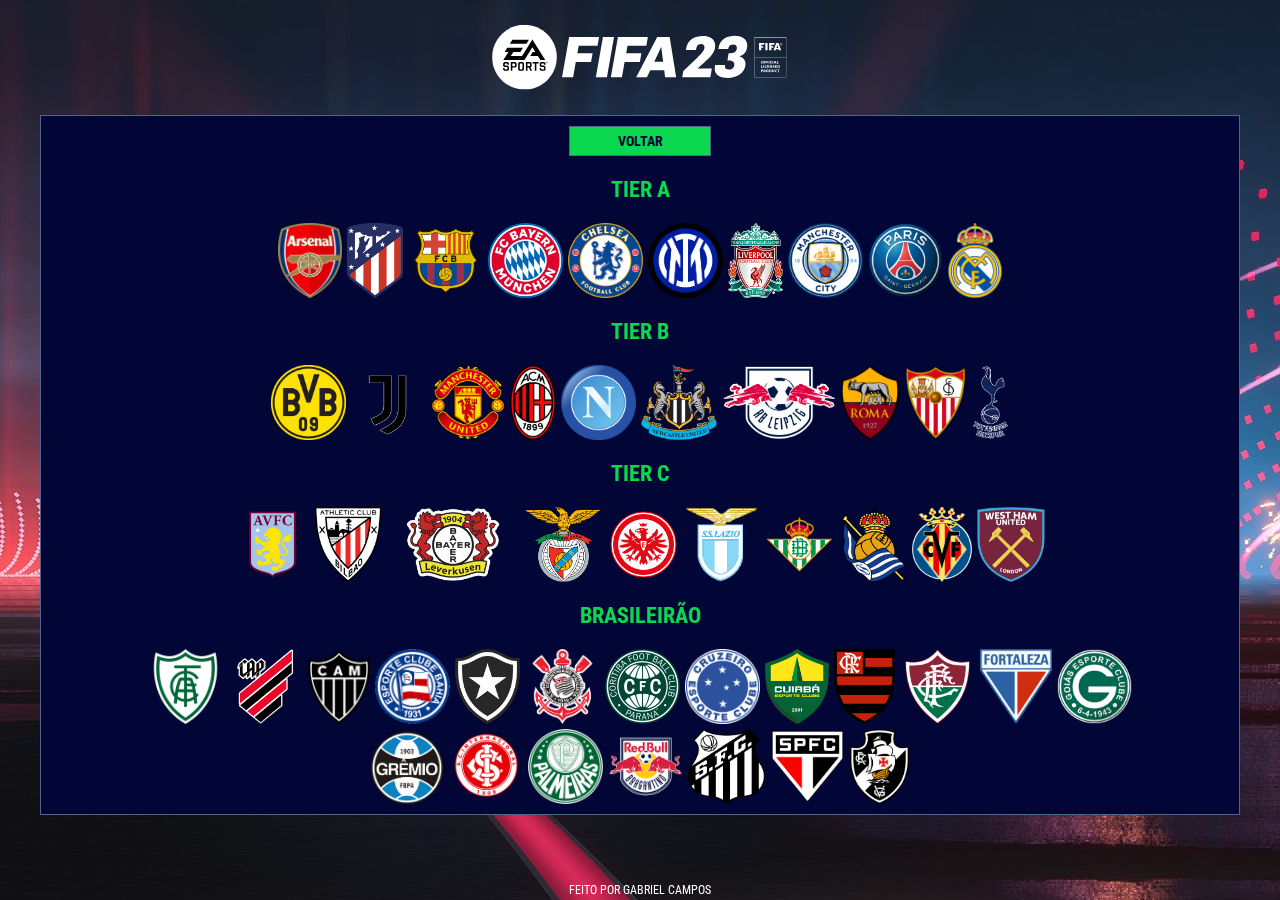
==== commit ff3f0f8c: "fix corinthians assets" ====
--- a/instrucoes.html
+++ b/instrucoes.html
@@ -109,7 +109,7 @@
         <img class="inst-times-img" src="assets/clubes/atleticomg.png">
         <img class="inst-times-img" src="assets/clubes/bahia.png">
         <img class="inst-times-img" src="assets/clubes/botafogo.png">
-        <img class="inst-times-img" src="assets/clubes/Corinthians.png">
+        <img class="inst-times-img" src="assets/clubes/corinthians.png">
         <img class="inst-times-img" src="assets/clubes/coritiba.png">
         <img class="inst-times-img" src="assets/clubes/cruzeiro.png">
         <img class="inst-times-img" src="assets/clubes/cuiaba.png">
@@ -131,6 +131,6 @@
     <footer>
     <a target="_blank" href="https://www.github.com/shummuy">Feito por Gabriel Campos</a>
     </footer>
-    <script src="/js/script.js"></script>
+    <script src="./js/script.js"></script>
   </body>
 </html>
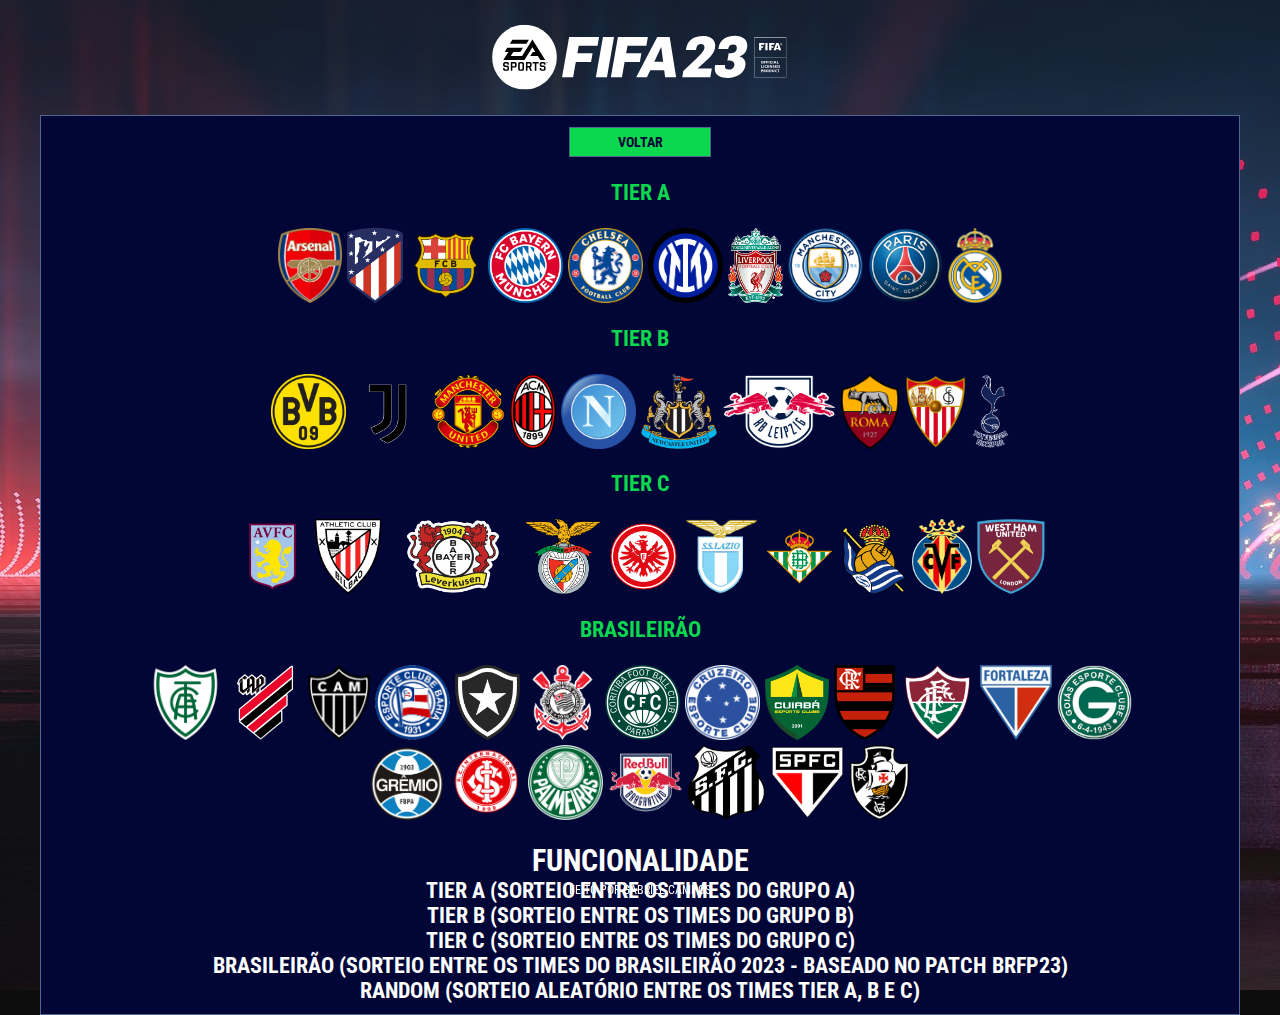
==== commit 12879683: "update readme e instrucoes" ====
--- a/instrucoes.html
+++ b/instrucoes.html
@@ -125,6 +125,16 @@
         <img class="inst-times-img" src="assets/clubes/saopaulo.png">
         <img class="inst-times-img" src="assets/clubes/vasco.png">
       </div>
+      <div class="list">
+        <p>Funcionalidade</p>
+          <ul>
+            <li>Tier A (Sorteio entre os times do grupo A)</li>
+            <li>Tier B (Sorteio entre os times do grupo B)</li>
+            <li>Tier C (Sorteio entre os times do grupo C)</li>
+            <li>Brasileirão (Sorteio entre os times do Brasileirão 2023 - Baseado no Patch BRFP23)</li>
+            <li>Random (Sorteio aleatório entre os times Tier A, B e C)</li>
+          </ul>
+      </div>
     </main>
 
   
--- a/css/style.css
+++ b/css/style.css
@@ -73,7 +73,7 @@
   font-size: 22px;
   font-weight: bold;
   width: 1200px;
-  height: 700px;
+  height: 900px;
 }
 
 .inst-info {
@@ -86,6 +86,22 @@
 
 .inst-times-img {
   height: 75px;
+}
+
+ul {
+  list-style-type: none;
+}
+
+.list {
+  display: flex;
+  flex-direction: column;
+  text-align: center;
+  color: white;
+
+}
+
+.list p {
+  font-size: 30px;
 }
 
 /* ====================================== MENU ================================= */
@@ -245,7 +261,6 @@
   top: 50%;
   padding: 20px;
   width: 350px;
-  height: 600px;
 }
 
 .instruction img {
@@ -259,6 +274,15 @@
   padding: 0 0;
   justify-content: center;
 }
+
+.list {
+  font-size: 14px;
+}
+
+.list p {
+  font-size: 16px;
+}
+
 
 /* ==================================== MAIN ===================================== */
 
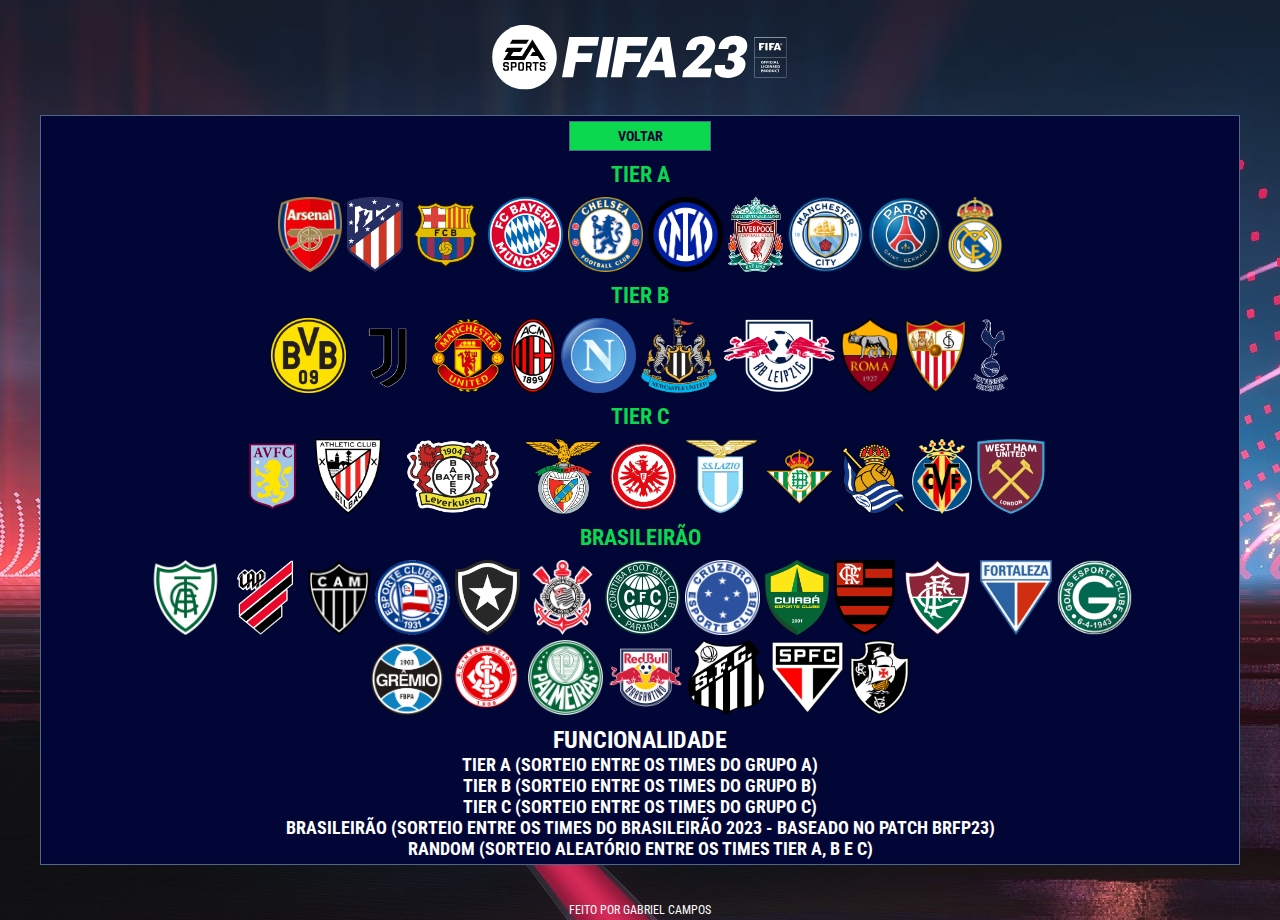
==== commit e8e9ad6f: "fix minor bug" ====
--- a/instrucoes.html
+++ b/instrucoes.html
@@ -138,7 +138,7 @@
     </main>
 
   
-    <footer>
+    <footer class="footer-inst">
     <a target="_blank" href="https://www.github.com/shummuy">Feito por Gabriel Campos</a>
     </footer>
     <script src="./js/script.js"></script>
--- a/css/style.css
+++ b/css/style.css
@@ -19,7 +19,6 @@
   background-repeat: no-repeat;
   background-position: center;
   height: 100vh;
-  overflow: hidden;
 }
 
 a {
@@ -73,7 +72,7 @@
   font-size: 22px;
   font-weight: bold;
   width: 1200px;
-  height: 900px;
+  height: 750px;
 }
 
 .inst-info {
@@ -101,7 +100,11 @@
 }
 
 .list p {
-  font-size: 30px;
+  font-size: 24px;
+}
+
+.list {
+  font-size: 18px;
 }
 
 /* ====================================== MENU ================================= */
@@ -241,9 +244,8 @@
 
 footer {
   font-size: 12px;
-  position: fixed;
-  left: 0;
-  bottom: 0;
+  position: absolute;
+  top: 100%;
   width: 100%;
   height: 20px;
   display: flex;
@@ -388,4 +390,10 @@
 .button.active {
   display: flex;
 }
+
+.footer-inst {
+  position: relative;
+  bottom: 0%;
+  top: 0%;
+}
 }